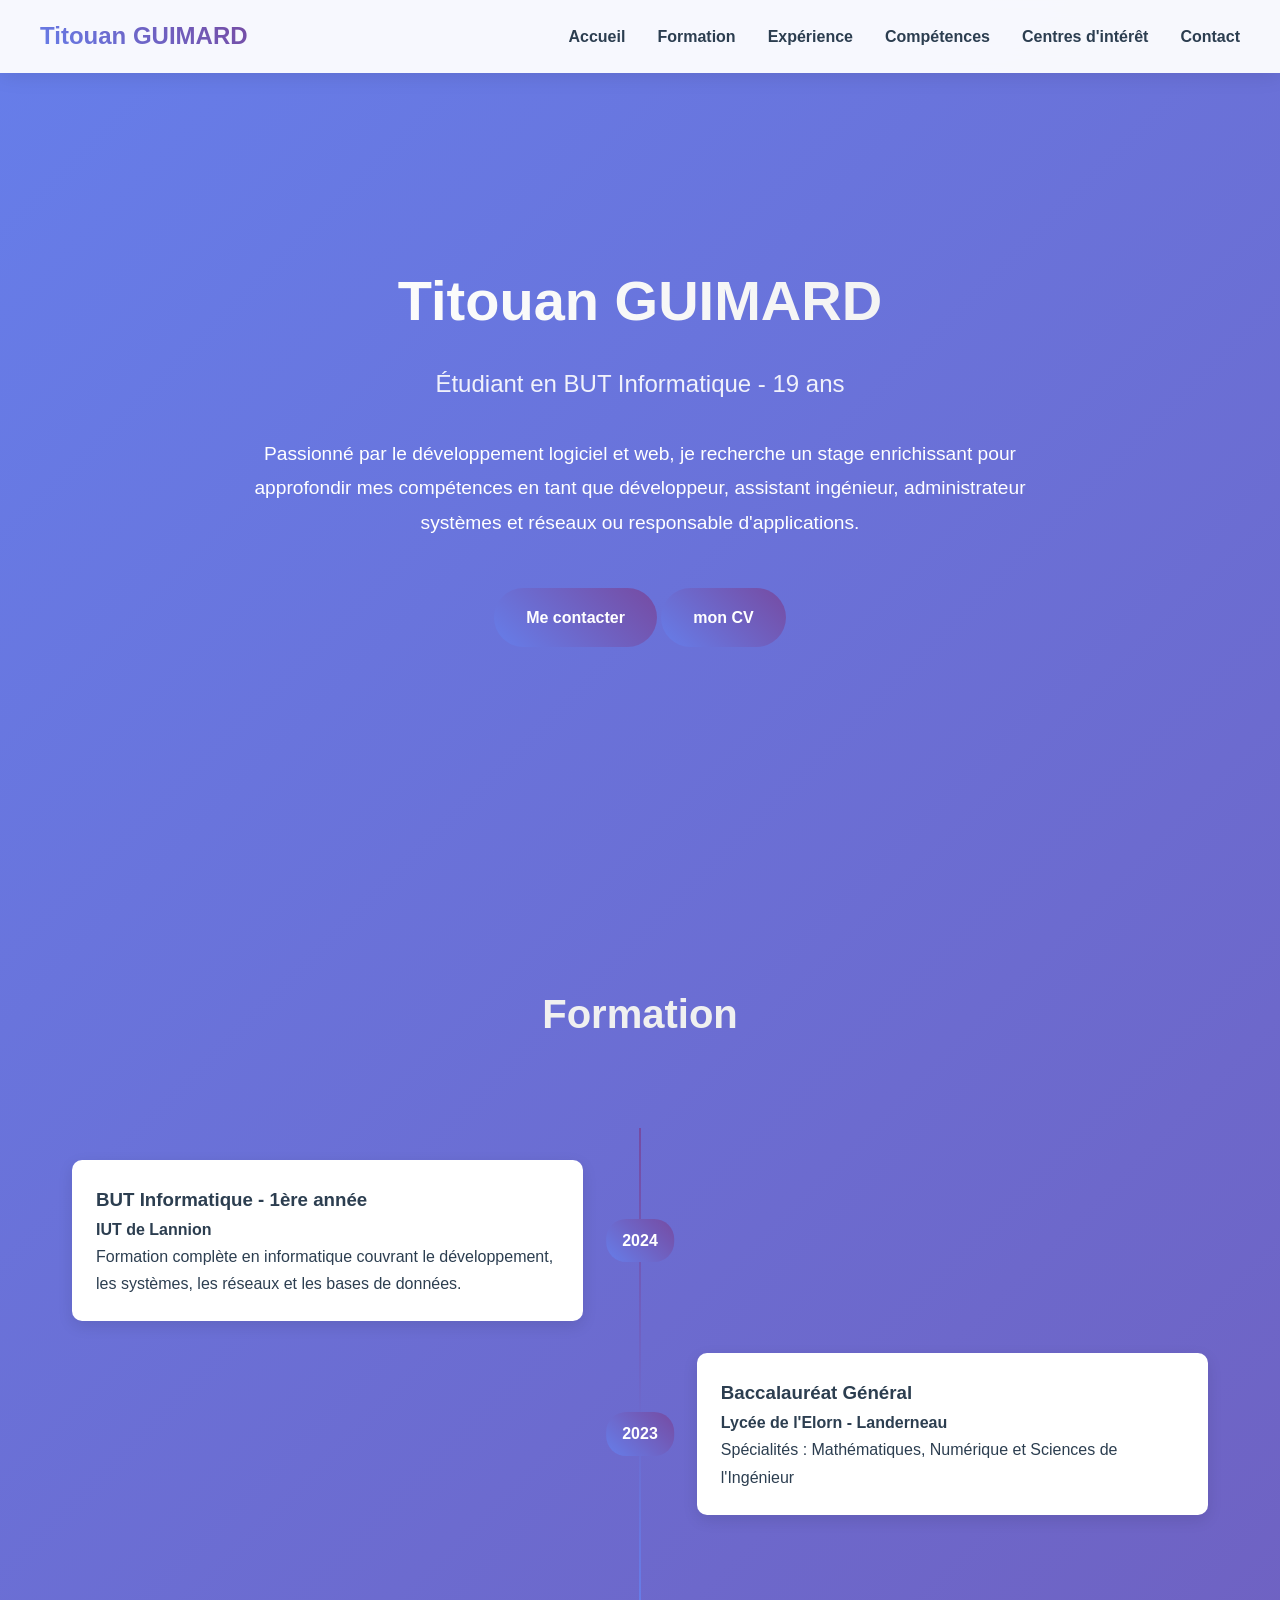
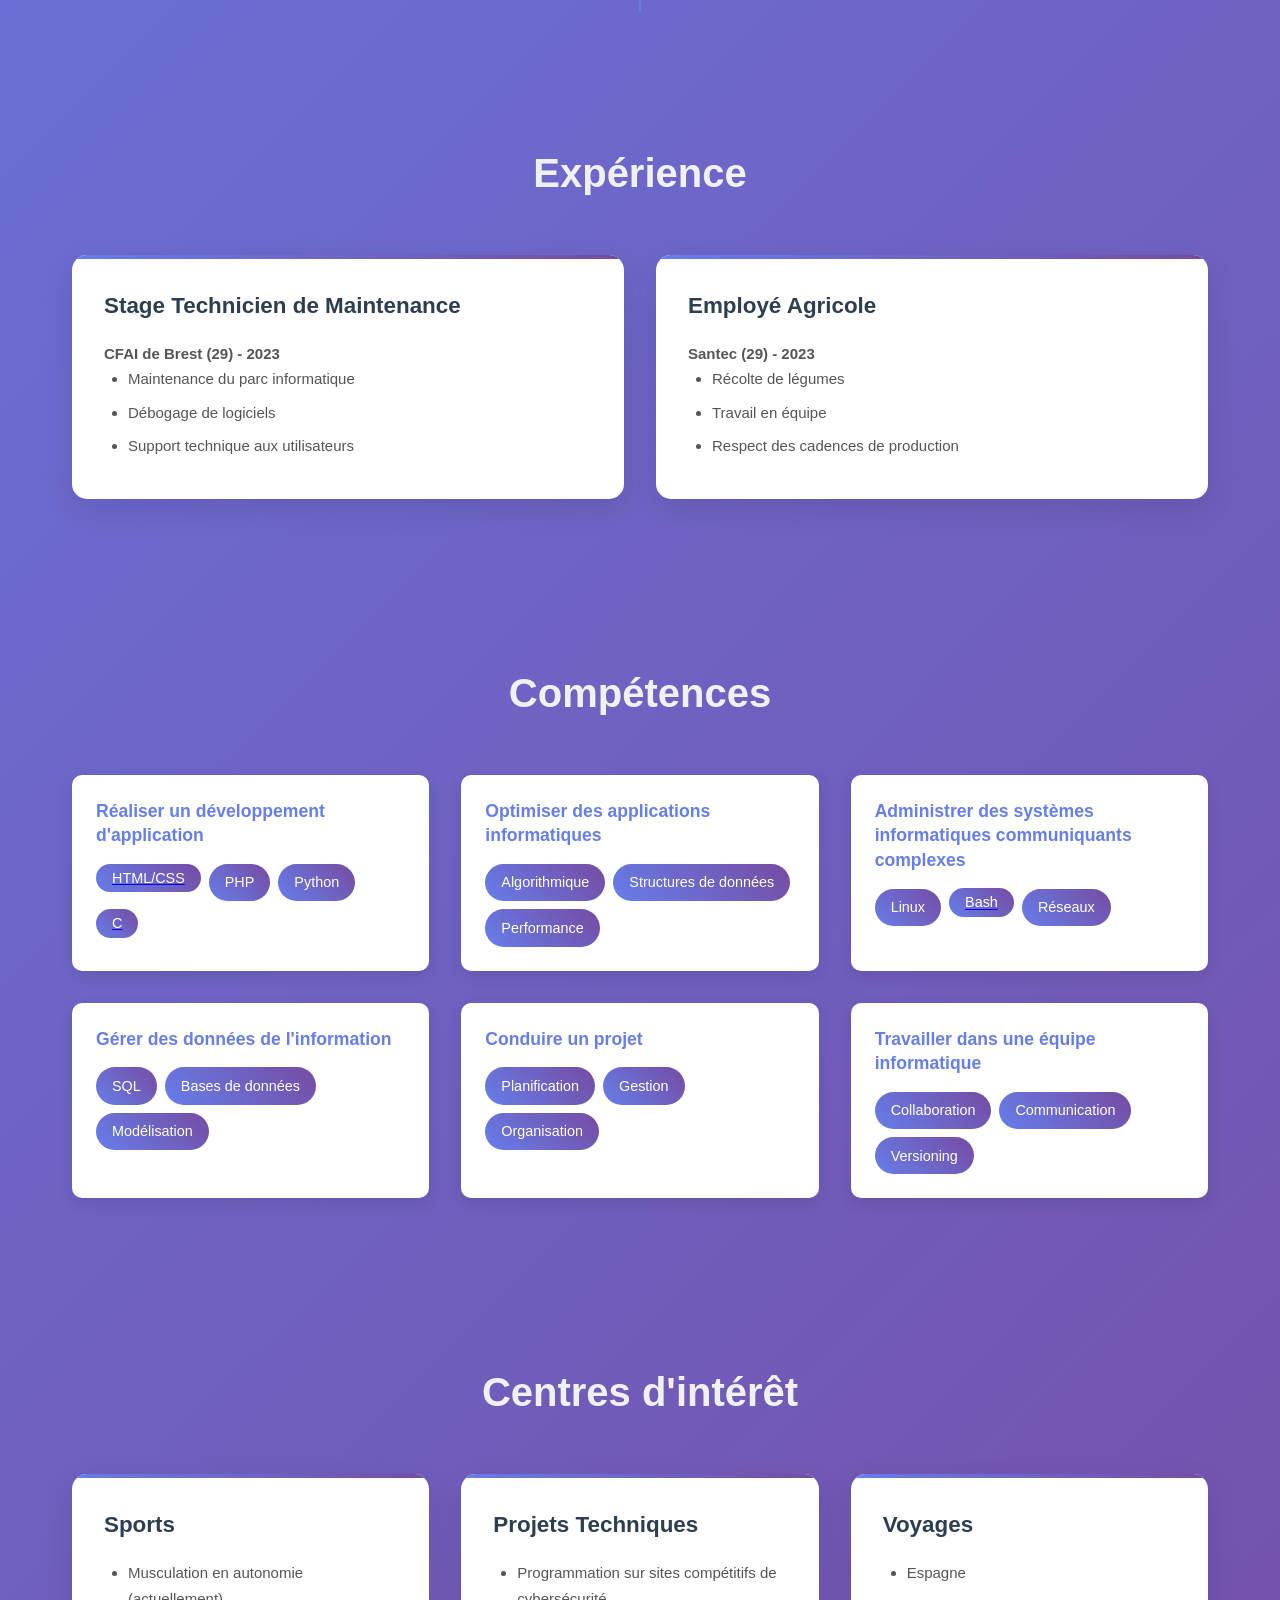
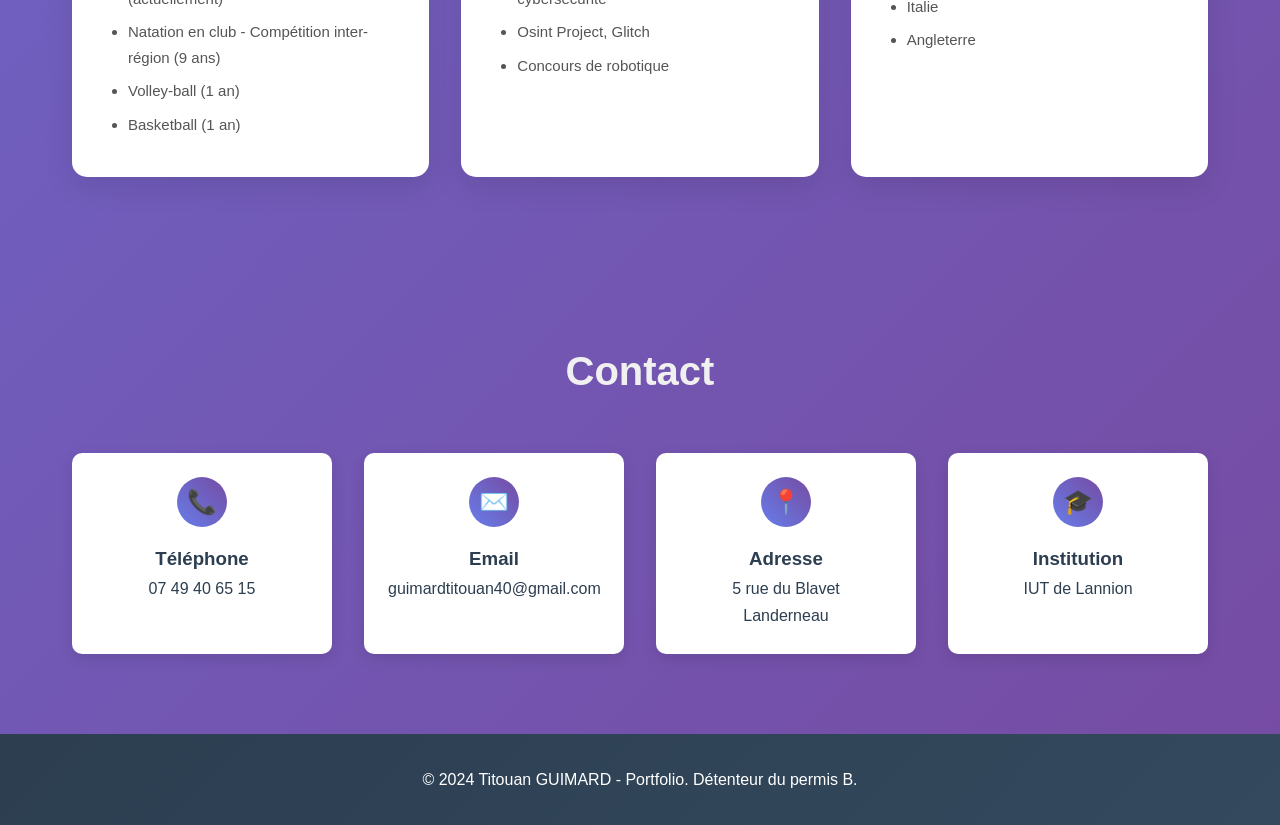
==== portfolio.html @ 8ba71919 "ajout de l'index html" ====
<!DOCTYPE html>
<html lang="fr">
<head>
    <meta charset="UTF-8">
    <meta name="viewport" content="width=device-width, initial-scale=1.0">
    <title>Titouan GUIMARD - Portfolio</title>
    <style>
        * {
            margin: 0;
            padding: 0;
            box-sizing: border-box;
        }

        body {
            font-family: 'Segoe UI', Tahoma, Geneva, Verdana, sans-serif;
            line-height: 1.7;
            color: #2c3e50;
            background: linear-gradient(135deg, #667eea 0%, #764ba2 100%);
            overflow-x: hidden;
            font-size: 16px;
        }

        /* Navigation */
        .navbar {
            position: fixed;
            top: 0;
            left: 0;
            right: 0;
            background: rgba(255, 255, 255, 0.95);
            backdrop-filter: blur(10px);
            z-index: 1000;
            padding: 1rem 2rem;
            box-shadow: 0 2px 20px rgba(0, 0, 0, 0.1);
            transition: all 0.3s ease;
        }

        .nav-container {
            display: flex;
            justify-content: space-between;
            align-items: center;
            max-width: 1200px;
            margin: 0 auto;
        }

        .logo {
            font-size: 1.5rem;
            font-weight: bold;
            background: linear-gradient(45deg, #667eea, #764ba2);
            -webkit-background-clip: text;
            -webkit-text-fill-color: transparent;
            background-clip: text;
        }

        .nav-links {
            display: flex;
            list-style: none;
            gap: 2rem;
        }

        .nav-links a {
            text-decoration: none;
            color: #2c3e50;
            font-weight: 600;
            font-size: 16px;
            position: relative;
            transition: color 0.3s ease;
        }

        .nav-links a:hover {
            color: #667eea;
        }

        .nav-links a::after {
            content: '';
            position: absolute;
            bottom: -5px;
            left: 0;
            width: 0;
            height: 2px;
            background: linear-gradient(45deg, #667eea, #764ba2);
            transition: width 0.3s ease;
        }

        .nav-links a:hover::after {
            width: 100%;
        }

        .burger {
            display: none;
            flex-direction: column;
            cursor: pointer;
        }

        .burger span {
            width: 25px;
            height: 3px;
            background: #333;
            margin: 3px 0;
            transition: 0.3s;
        }

        /* Hero Section */
        .hero {
            height: 100vh;
            display: flex;
            align-items: center;
            justify-content: center;
            text-align: center;
            color: white;
            position: relative;
        }

        .hero-content {
            max-width: 800px;
            animation: fadeInUp 1s ease;
        }

        .hero h1 {
            font-size: 3.5rem;
            margin-bottom: 1rem;
            background: linear-gradient(45deg, #fff, #f0f0f0);
            -webkit-background-clip: text;
            -webkit-text-fill-color: transparent;
            background-clip: text;
        }

        .hero .subtitle {
            font-size: 1.5rem;
            margin-bottom: 2rem;
            opacity: 0.9;
        }

        .hero .description {
            font-size: 1.2rem;
            margin-bottom: 3rem;
            line-height: 1.8;
            font-weight: 400;
        }

        .cta-button {
            display: inline-block;
            padding: 1rem 2rem;
            background: linear-gradient(45deg, #667eea, #764ba2);
            color: white;
            text-decoration: none;
            border-radius: 50px;
            font-weight: bold;
            transition: transform 0.3s ease, box-shadow 0.3s ease;
        }

        .cta-button:hover {
            transform: translateY(-3px);
            box-shadow: 0 10px 30px rgba(102, 126, 234, 0.4);
        }

        /* Sections */
        .section {
            padding: 5rem 2rem;
            max-width: 1200px;
            margin: 0 auto;
        }

        .section-title {
            text-align: center;
            font-size: 2.5rem;
            margin-bottom: 3rem;
            background-color: #f0f0f0;
            -webkit-background-clip: text;
            -webkit-text-fill-color: transparent;
            background-clip: text;
        }

        /* Cards */
        .cards-container {
            display: grid;
            grid-template-columns: repeat(auto-fit, minmax(300px, 1fr));
            gap: 2rem;
            margin-top: 3rem;
        }

        .card {
            background: white;
            padding: 2rem;
            border-radius: 15px;
            box-shadow: 0 10px 30px rgba(0, 0, 0, 0.1);
            transition: transform 0.3s ease, box-shadow 0.3s ease;
            position: relative;
            overflow: hidden;
        }

        .card::before {
            content: '';
            position: absolute;
            top: 0;
            left: 0;
            right: 0;
            height: 4px;
            background: linear-gradient(45deg, #667eea, #764ba2);
        }

        .card:hover {
            transform: translateY(-10px);
            box-shadow: 0 20px 40px rgba(0, 0, 0, 0.15);
        }

        .card h3 {
            color: #2c3e50;
            margin-bottom: 1rem;
            font-size: 1.4rem;
            font-weight: 600;
        }

        .card p, .card li {
            color: #555;
            line-height: 1.7;
            font-size: 15px;
        }

        .card ul {
            padding-left: 1.5rem;
        }

        .card li {
            margin-bottom: 0.5rem;
        }

        /* Skills */
        .skills-grid {
            display: grid;
            grid-template-columns: repeat(auto-fit, minmax(320px, 1fr));
            gap: 2rem;
            margin-top: 2rem;
        }

        .skill-category {
            background: white;
            padding: 1.5rem;
            border-radius: 10px;
            box-shadow: 0 5px 15px rgba(0, 0, 0, 0.1);
        }

        .skill-category h4 {
            color: #667eea;
            margin-bottom: 1rem;
            font-size: 1.1rem;
            font-weight: 600;
            line-height: 1.4;
        }

        .skill-tags {
            display: flex;
            flex-wrap: wrap;
            gap: 0.5rem;
        }

        .skill-tag {
            background: linear-gradient(45deg, #667eea, #764ba2);
            color: white;
            padding: 0.4rem 1rem;
            border-radius: 20px;
            font-size: 0.9rem;
            font-weight: 500;
        }

        /* Timeline */
        .timeline {
            position: relative;
            padding: 2rem 0;
        }

        .timeline::before {
            content: '';
            position: absolute;
            left: 50%;
            transform: translateX(-50%);
            width: 2px;
            height: 100%;
            background: linear-gradient(45deg, #667eea, #764ba2);
        }

        .timeline-item {
            position: relative;
            margin: 2rem 0;
            display: flex;
            justify-content: space-between;
            align-items: center;
        }

        .timeline-content {
            background: white;
            padding: 1.5rem;
            border-radius: 10px;
            box-shadow: 0 5px 15px rgba(0, 0, 0, 0.1);
            width: 45%;
            position: relative;
        }

        .timeline-item:nth-child(even) .timeline-content {
            margin-left: auto;
        }

        .timeline-date {
            position: absolute;
            left: 50%;
            transform: translateX(-50%);
            background: linear-gradient(45deg, #667eea, #764ba2);
            color: white;
            padding: 0.5rem 1rem;
            border-radius: 20px;
            font-weight: bold;
            white-space: nowrap;
        }

        /* Contact */
        .contact-grid {
            display: grid;
            grid-template-columns: repeat(auto-fit, minmax(200px, 1fr));
            gap: 2rem;
            margin-top: 2rem;
        }

        .contact-item {
            text-align: center;
            padding: 1.5rem;
            background: white;
            border-radius: 10px;
            box-shadow: 0 5px 15px rgba(0, 0, 0, 0.1);
            transition: transform 0.3s ease;
        }

        .contact-item:hover {
            transform: translateY(-5px);
        }

        .contact-icon {
            width: 50px;
            height: 50px;
            background: linear-gradient(45deg, #667eea, #764ba2);
            border-radius: 50%;
            display: flex;
            align-items: center;
            justify-content: center;
            margin: 0 auto 1rem;
            color: white;
            font-size: 1.5rem;
        }

        /* Footer */
        footer {
            background: linear-gradient(135deg, #2c3e50, #34495e);
            color: white;
            text-align: center;
            padding: 2rem;
        }

        /* Animations */
        @keyframes fadeInUp {
            from {
                opacity: 0;
                transform: translateY(30px);
            }
            to {
                opacity: 1;
                transform: translateY(0);
            }
        }

        .fade-in {
            animation: fadeInUp 0.8s ease;
        }

        /* Responsive */
        @media (max-width: 768px) {
            .burger {
                display: flex;
            }

            .nav-links {
                position: fixed;
                top: 70px;
                right: -100%;
                width: 100%;
                height: calc(100vh - 70px);
                background: rgba(255, 255, 255, 0.95);
                backdrop-filter: blur(10px);
                flex-direction: column;
                align-items: center;
                justify-content: flex-start;
                gap: 2rem;
                padding-top: 2rem;
                transition: right 0.3s ease;
            }

            .nav-links.active {
                right: 0;
            }

            .hero h1 {
                font-size: 2.5rem;
            }

            .hero .subtitle {
                font-size: 1.2rem;
            }

            .timeline::before {
                left: 20px;
            }

            .timeline-content {
                width: calc(100% - 60px);
                margin-left: 60px !important;
            }

            .timeline-date {
                left: 20px;
                transform: none;
                font-size: 0.8rem;
                padding: 0.3rem 0.6rem;
            }

            .cards-container {
                grid-template-columns: 1fr;
            }

            .skills-grid {
                grid-template-columns: 1fr;
            }

            .contact-grid {
                grid-template-columns: 1fr;
            }
        }
    </style>
</head>
<body>
    <nav class="navbar">
        <div class="nav-container">
            <div class="logo">Titouan GUIMARD</div>
            <ul class="nav-links">
                <li><a href="#home">Accueil</a></li>
                <li><a href="#formation">Formation</a></li>
                <li><a href="#experience">Expérience</a></li>
                <li><a href="#competences">Compétences</a></li>
                <li><a href="#interets">Centres d'intérêt</a></li>
                <li><a href="#contact">Contact</a></li>
            </ul>
            <div class="burger">
                <span></span>
                <span></span>
                <span></span>
            </div>
        </div>
    </nav>

    <section id="home" class="hero">
        <div class="hero-content">
            <h1>Titouan GUIMARD</h1>
            <p class="subtitle">Étudiant en BUT Informatique - 19 ans</p>
            <p class="description">
                Passionné par le développement logiciel et web, je recherche un stage enrichissant
                pour approfondir mes compétences en tant que développeur, assistant ingénieur,
                administrateur systèmes et réseaux ou responsable d'applications.
            </p>
            <a href="#contact" class="cta-button">Me contacter</a>
            <a href="fichier/CV TG Lannion.pdf" download="CV TG Lannion.pdf" class="cta-button">mon CV</a>
        </div>
    </section>

    <section id="formation" class="section">
        <h2 class="section-title">Formation</h2>
        <div class="timeline">
            <div class="timeline-item">
                <div class="timeline-content fade-in">
                    <h3>BUT Informatique - 1ère année</h3>
                    <p><strong>IUT de Lannion</strong></p>
                    <p>Formation complète en informatique couvrant le développement, les systèmes, les réseaux et les bases de données.</p>
                </div>
                <div class="timeline-date">2024</div>
            </div>
            <div class="timeline-item">
                <div class="timeline-content fade-in">
                    <h3>Baccalauréat Général</h3>
                    <p><strong>Lycée de l'Elorn - Landerneau</strong></p>
                    <p>Spécialités : Mathématiques, Numérique et Sciences de l'Ingénieur</p>
                </div>
                <div class="timeline-date">2023</div>
            </div>
        </div>
    </section>

    <section id="experience" class="section">
        <h2 class="section-title">Expérience</h2>
        <div class="cards-container">
            <div class="card fade-in">
                <h3>Stage Technicien de Maintenance</h3>
                <p><strong>CFAI de Brest (29) - 2023</strong></p>
                <ul>
                    <li>Maintenance du parc informatique</li>
                    <li>Débogage de logiciels</li>
                    <li>Support technique aux utilisateurs</li>
                </ul>
            </div>
            <div class="card fade-in">
                <h3>Employé Agricole</h3>
                <p><strong>Santec (29) - 2023</strong></p>
                <ul>
                    <li>Récolte de légumes</li>
                    <li>Travail en équipe</li>
                    <li>Respect des cadences de production</li>
                </ul>
            </div>
        </div>
    </section>

    <section id="competences" class="section">
        <h2 class="section-title">Compétences</h2>
        <div class="skills-grid">
            <div class="skill-category fade-in">
                <h4>Réaliser un développement d'application</h4>
                <div class="skill-tags">
                    <a href="fichier/siteJO_equipe-D12.zip" download="siteJO_equipe-D12.zip">
                        <span class="skill-tag">HTML/CSS</span>
                    </a>
                    <span class="skill-tag">PHP</span>
                    <span class="skill-tag">Python</span>
                    <a href="fichier/snake.zip" download="snake.zip">
                        <span class="skill-tag">C</span>
                    </a>
                </div>
            </div>
            <div class="skill-category fade-in">
                <h4>Optimiser des applications informatiques</h4>
                <div class="skill-tags">
                    <span class="skill-tag">Algorithmique</span>
                    <span class="skill-tag">Structures de données</span>
                    <span class="skill-tag">Performance</span>
                </div>
            </div>
            <div class="skill-category fade-in">
                <h4>Administrer des systèmes informatiques communiquants complexes</h4>
                <div class="skill-tags">
                    <span class="skill-tag">Linux</span>
                    <a href="fichier/SAE_103_Installation_un_poste_pour_le_developpement.zip" download="SAE_103_Installation_un_poste_pour_le_developpement.zip">
                        <span class="skill-tag">Bash</span>
                    </a>
                    
                    <span class="skill-tag">Réseaux</span>
                </div>
            </div>
            <div class="skill-category fade-in">
                <h4>Gérer des données de l'information</h4>
                <div class="skill-tags">
                    <span class="skill-tag">SQL</span>
                    <span class="skill-tag">Bases de données</span>
                    <span class="skill-tag">Modélisation</span>
                </div>
            </div>
            <div class="skill-category fade-in">
                <h4>Conduire un projet</h4>
                <div class="skill-tags">
                    <span class="skill-tag">Planification</span>
                    <span class="skill-tag">Gestion</span>
                    <span class="skill-tag">Organisation</span>
                </div>
            </div>
            <div class="skill-category fade-in">
                <h4>Travailler dans une équipe informatique</h4>
                <div class="skill-tags">
                    <span class="skill-tag">Collaboration</span>
                    <span class="skill-tag">Communication</span>
                    <span class="skill-tag">Versioning</span>
                </div>
            </div>
        </div>
    </section>

    <section id="interets" class="section">
        <h2 class="section-title">Centres d'intérêt</h2>
        <div class="cards-container">
            <div class="card fade-in">
                <h3>Sports</h3>
                <ul>
                    <li>Musculation en autonomie (actuellement)</li>
                    <li>Natation en club - Compétition inter-région (9 ans)</li>
                    <li>Volley-ball (1 an)</li>
                    <li>Basketball (1 an)</li>
                </ul>
            </div>
            <div class="card fade-in">
                <h3>Projets Techniques</h3>
                <ul>
                    <li>Programmation sur sites compétitifs de cybersécurité</li>
                    <li>Osint Project, Glitch</li>
                    <li>Concours de robotique</li>
                </ul>
            </div>
            <div class="card fade-in">
                <h3>Voyages</h3>
                <ul>
                    <li>Espagne</li>
                    <li>Italie</li>
                    <li>Angleterre</li>
                </ul>
            </div>
        </div>
    </section>

    <section id="contact" class="section">
        <h2 class="section-title">Contact</h2>
        <div class="contact-grid">
            <div class="contact-item fade-in">
                <div class="contact-icon">📞</div>
                <h3>Téléphone</h3>
                <p>07 49 40 65 15</p>
            </div>
            <div class="contact-item fade-in">
                <div class="contact-icon">✉️</div>
                <h3>Email</h3>
                <p>guimardtitouan40@gmail.com</p>
            </div>
            <div class="contact-item fade-in">
                <div class="contact-icon">📍</div>
                <h3>Adresse</h3>
                <p>5 rue du Blavet<br>Landerneau</p>
            </div>
            <div class="contact-item fade-in">
                <div class="contact-icon">🎓</div>
                <h3>Institution</h3>
                <p>IUT de Lannion</p>
            </div>
        </div>
    </section>

    <footer>
        <p>&copy; 2024 Titouan GUIMARD - Portfolio. Détenteur du permis B.</p>
    </footer>

    <script>
        // Mobile menu toggle
        const burger = document.querySelector('.burger');
        const navLinks = document.querySelector('.nav-links');

        burger.addEventListener('click', () => {
            navLinks.classList.toggle('active');
            burger.classList.toggle('active');
        });

        // Close mobile menu when clicking on a link
        document.querySelectorAll('.nav-links a').forEach(link => {
            link.addEventListener('click', () => {
                navLinks.classList.remove('active');
                burger.classList.remove('active');
            });
        });

        // Smooth scrolling for navigation links
        document.querySelectorAll('a[href^="#"]').forEach(anchor => {
            anchor.addEventListener('click', function (e) {
                e.preventDefault();
                const target = document.querySelector(this.getAttribute('href'));
                if (target) {
                    target.scrollIntoView({
                        behavior: 'smooth',
                        block: 'start'
                    });
                }
            });
        });

        // Intersection Observer for animations
        const observerOptions = {
            threshold: 0.1,
            rootMargin: '0px 0px -50px 0px'
        };

        const observer = new IntersectionObserver((entries) => {
            entries.forEach(entry => {
                if (entry.isIntersecting) {
                    entry.target.style.opacity = '1';
                    entry.target.style.transform = 'translateY(0)';
                }
            });
        }, observerOptions);

        // Observe all elements with fade-in class
        document.querySelectorAll('.fade-in').forEach(el => {
            el.style.opacity = '0';
            el.style.transform = 'translateY(20px)';
            el.style.transition = 'opacity 0.6s ease, transform 0.6s ease';
            observer.observe(el);
        });

        // Navbar background on scroll
        window.addEventListener('scroll', () => {
            const navbar = document.querySelector('.navbar');
            if (window.scrollY > 50) {
                navbar.style.background = 'rgba(255, 255, 255, 0.98)';
            } else {
                navbar.style.background = 'rgba(255, 255, 255, 0.95)';
            }
        });
    </script>
</body>
</html>
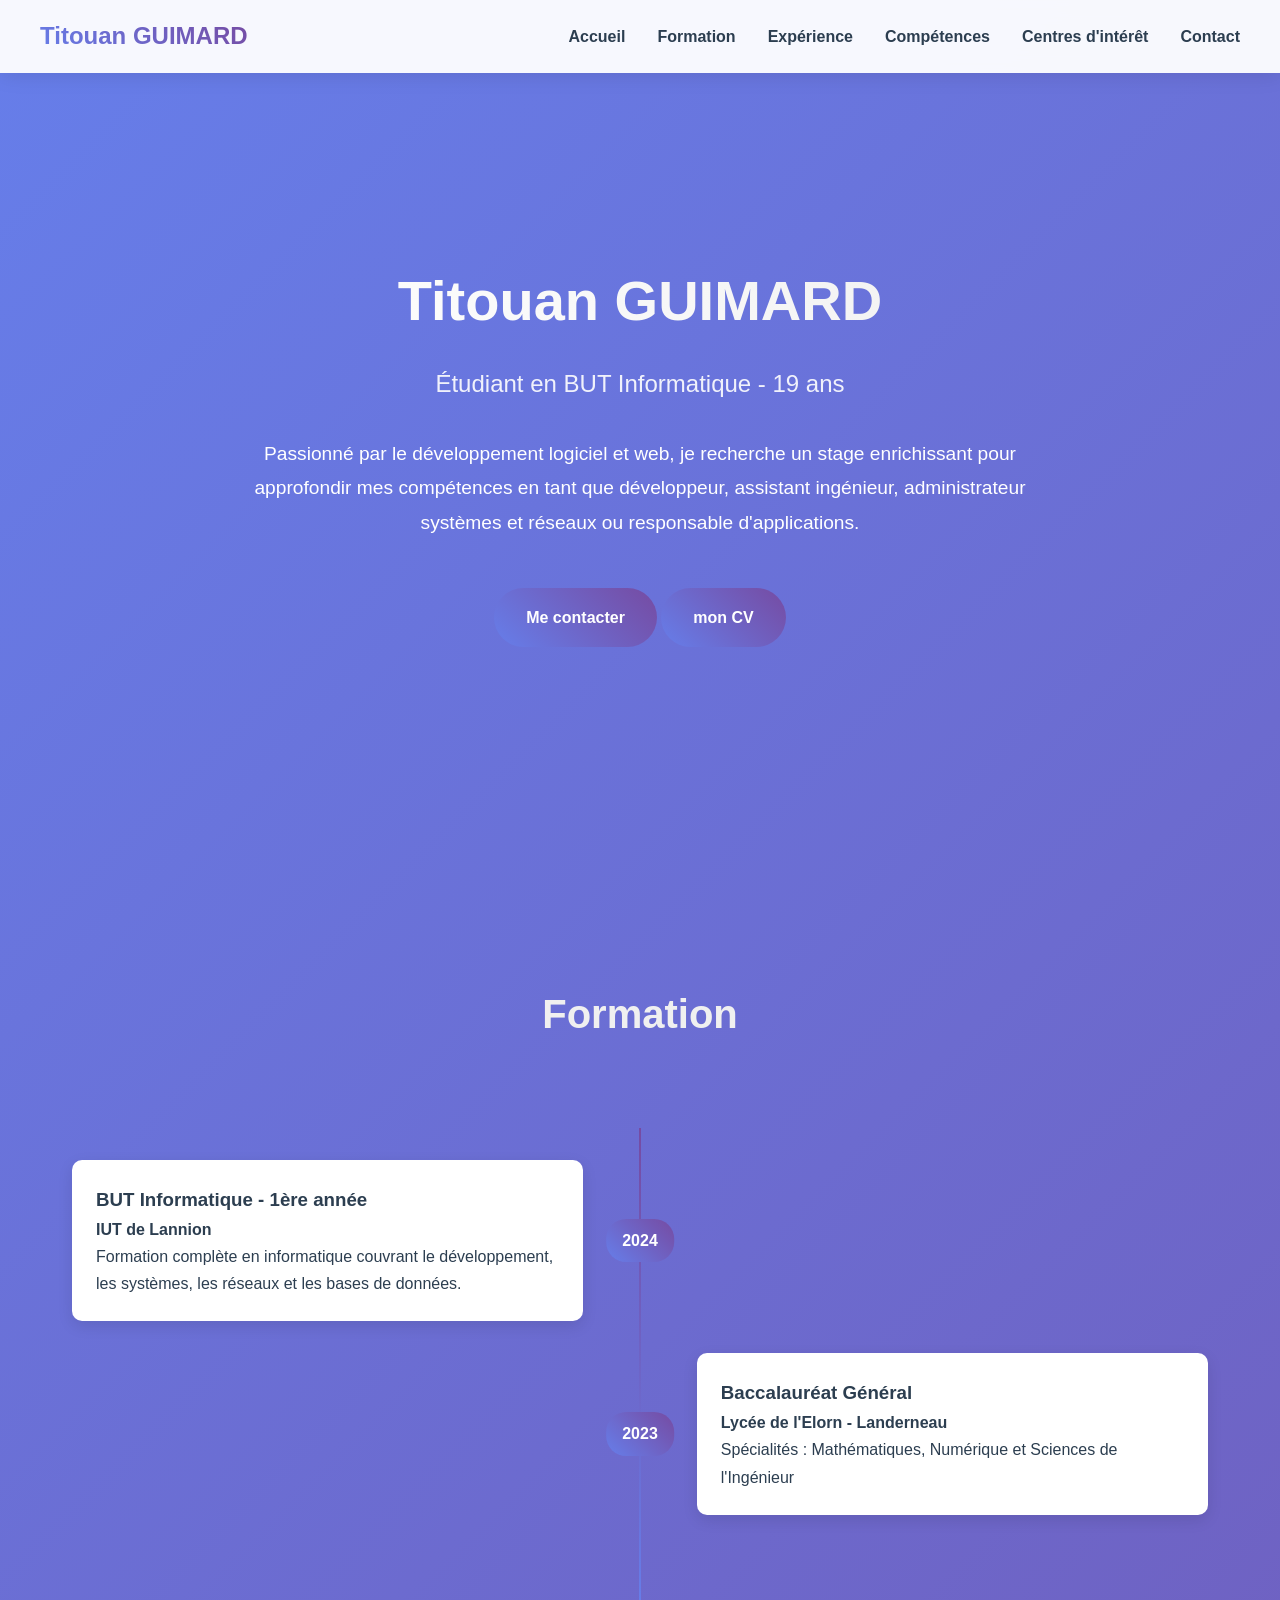
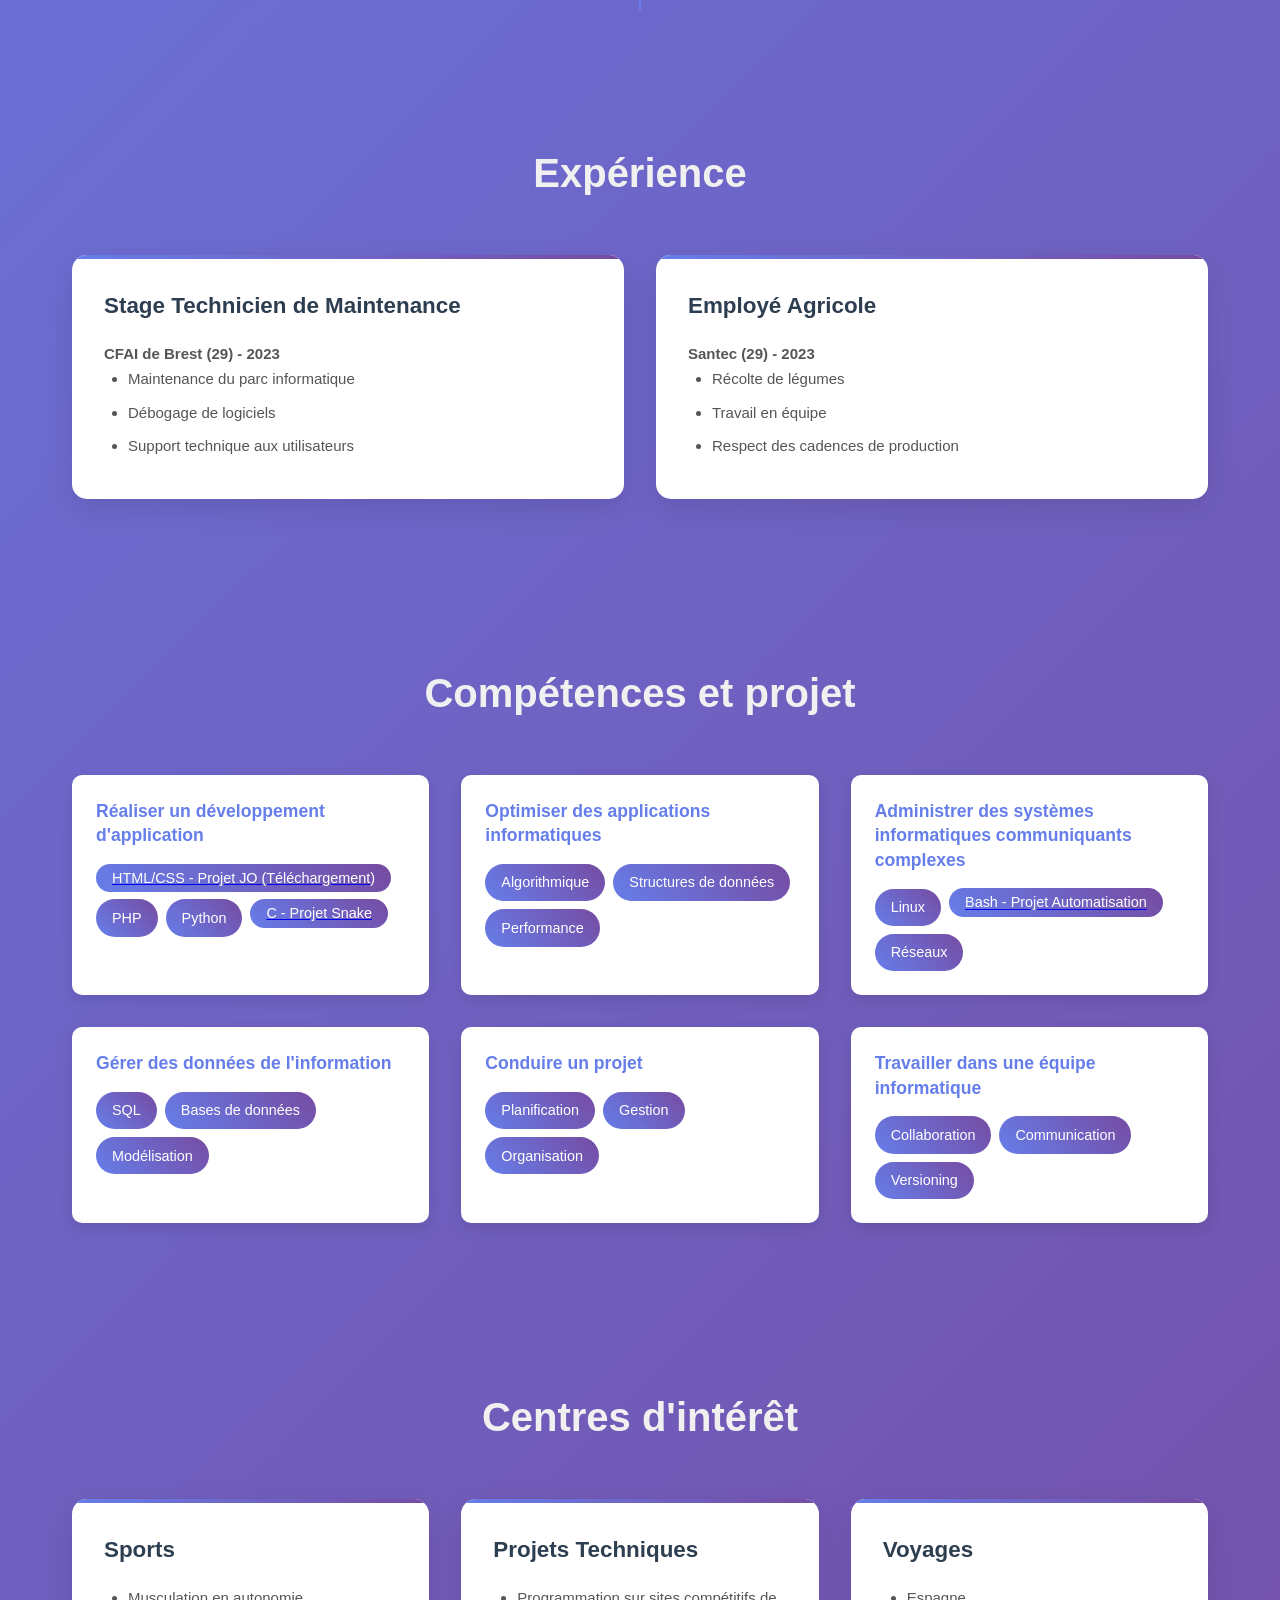
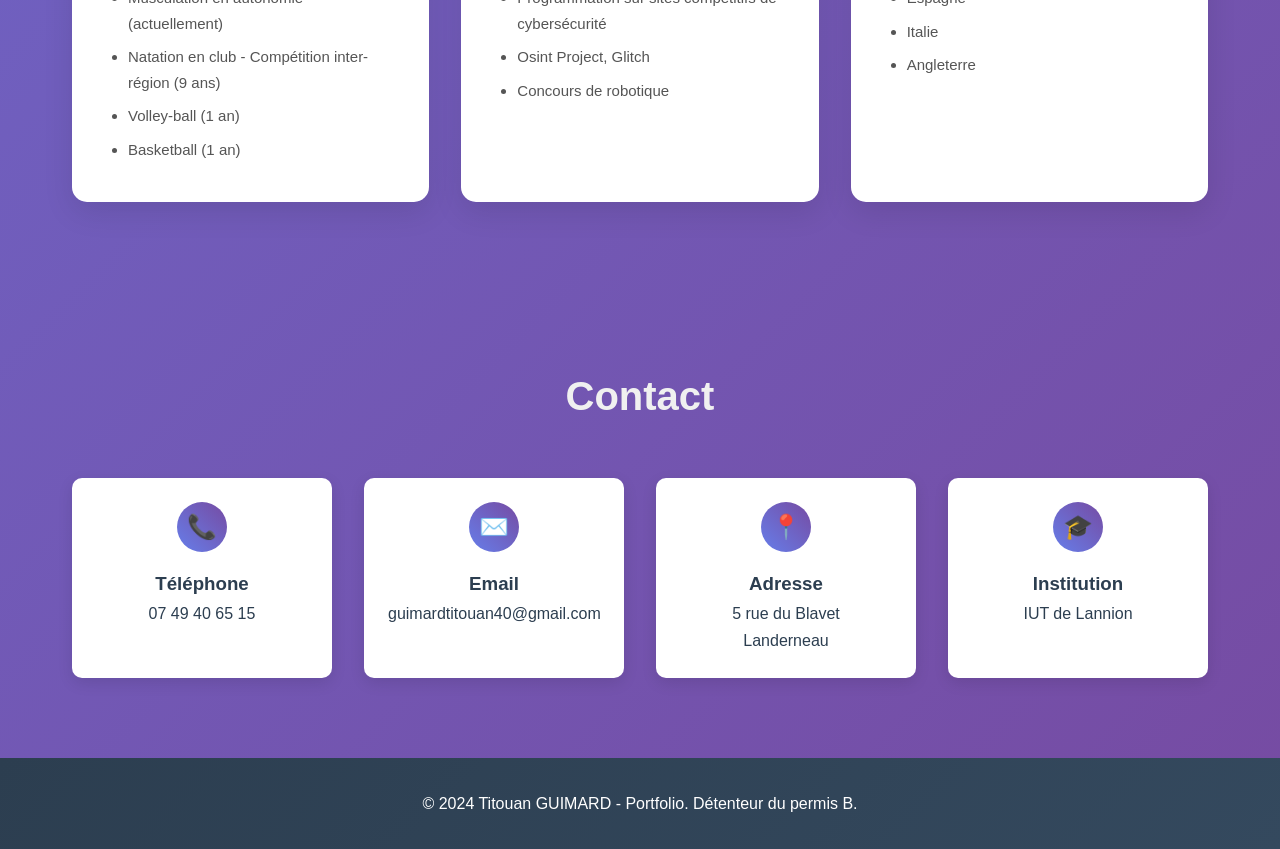
==== commit cd2b57ee: "Add files via upload" ====
--- a/portfolio.html
+++ b/portfolio.html
@@ -514,18 +514,18 @@
     </section>
 
     <section id="competences" class="section">
-        <h2 class="section-title">Compétences</h2>
+        <h2 class="section-title">Compétences et projet</h2>
         <div class="skills-grid">
             <div class="skill-category fade-in">
                 <h4>Réaliser un développement d'application</h4>
                 <div class="skill-tags">
                     <a href="fichier/siteJO_equipe-D12.zip" download="siteJO_equipe-D12.zip">
-                        <span class="skill-tag">HTML/CSS</span>
+                        <span class="skill-tag">HTML/CSS - Projet JO (Téléchargement)</span>
                     </a>
                     <span class="skill-tag">PHP</span>
                     <span class="skill-tag">Python</span>
-                    <a href="fichier/snake.zip" download="snake.zip">
-                        <span class="skill-tag">C</span>
+                    <a href="snake_project.html">
+                        <span class="skill-tag">C - Projet Snake</span>
                     </a>
                 </div>
             </div>
@@ -541,8 +541,8 @@
                 <h4>Administrer des systèmes informatiques communiquants complexes</h4>
                 <div class="skill-tags">
                     <span class="skill-tag">Linux</span>
-                    <a href="fichier/SAE_103_Installation_un_poste_pour_le_developpement.zip" download="SAE_103_Installation_un_poste_pour_le_developpement.zip">
-                        <span class="skill-tag">Bash</span>
+                    <a href="projetBash.html">
+                        <span class="skill-tag">Bash - Projet Automatisation</span>
                     </a>
                     
                     <span class="skill-tag">Réseaux</span>
